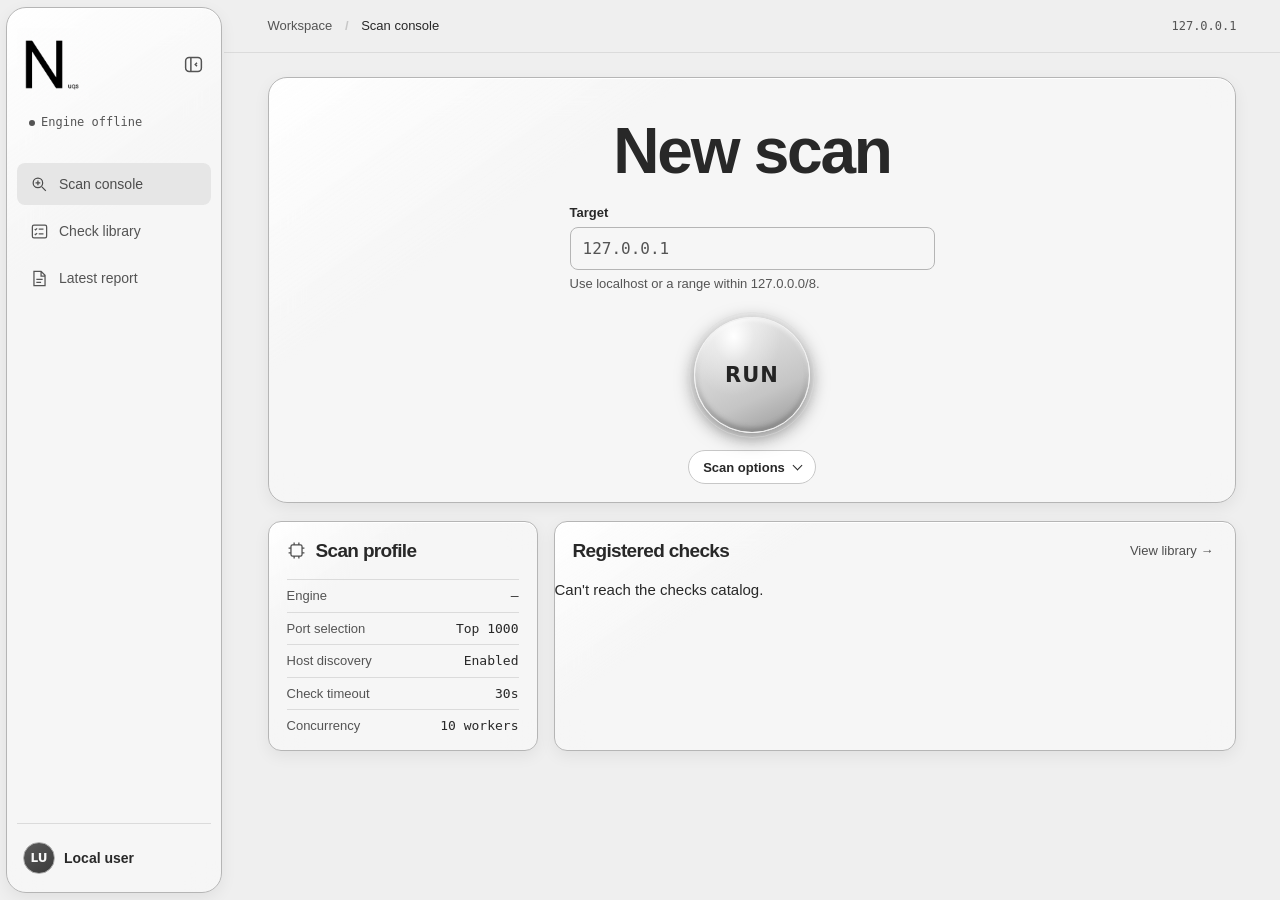
==== designs/index.html @ a9ad272a "Integrate advanced scan settings into the launch panel" ====
<!-- Local prototype for running scans and reviewing their findings. -->
<!doctype html>
<html lang="en"><head><meta charset="utf-8"><meta name="viewport" content="width=device-width,initial-scale=1">
<link rel="icon" href="nuqs-logo.png" type="image/png"><title>Nuqs · Scan workspace</title><link rel="stylesheet" href="workbench.css"><script defer src="workbench.js"></script></head>
<body><aside class="rail"><div class="railHead"><img class="brand" src="nuqs-logo.png" width="72" height="72" alt="Nuqs">
<button type="button" id="railToggle" aria-controls="workspaceNav" aria-expanded="true" aria-label="Collapse sidebar"><svg aria-hidden="true" viewBox="0 0 24 24" width="21" height="21" fill="none" stroke="currentColor" stroke-width="1.7"><rect x="3" y="4" width="18" height="16" rx="4"/><path d="M9 4v16m7-10-2 2 2 2"/></svg></button></div><span class="connection" id="connection">Connecting…</span>
<nav id="workspaceNav" aria-label="Workspace">
<button id="scanTab" aria-label="Scan console" title="Scan console" aria-current="page"><svg aria-hidden="true" viewBox="0 0 24 24" width="19" height="19" fill="none" stroke="currentColor" stroke-width="1.6"><circle cx="10" cy="10" r="6"/><path d="m15 15 5 5M7 10h6m-3-3v6"/></svg><span class="wideLabel">Scan console</span><span class="shortLabel">Scan</span></button><button id="checksTab" aria-label="Check library" title="Check library"><svg aria-hidden="true" viewBox="0 0 24 24" width="19" height="19" fill="none" stroke="currentColor" stroke-width="1.6"><rect x="3" y="4" width="18" height="16" rx="2"/><path d="m6 9 1 1 2-2m2 1h6m-11 6 1 1 2-2m2 1h6"/></svg><span class="wideLabel">Check library</span><span class="shortLabel">Checks</span></button>
<button id="reportTab" aria-label="Latest report" title="Latest report"><svg aria-hidden="true" viewBox="0 0 24 24" width="19" height="19" fill="none" stroke="currentColor" stroke-width="1.6"><path d="M5 3h9l5 5v13H5zM14 3v6h5M8 13h8m-8 4h6"/></svg><span class="wideLabel">Latest report</span><span class="shortLabel">Report</span></button></nav><div class="railFoot"><button id="profileButton" type="button" aria-haspopup="dialog" aria-label="Edit local profile"><span class="avatar" aria-hidden="true" id="initials">LU</span><span id="profileName">Local user</span></button></div></aside>
<header class="top"><span>Workspace <b>/</b> <strong id="crumb">Scan console</strong></span><span class="localAddress">127.0.0.1</span></header>
<main><section id="scanPage"><div class="workgrid"><section class="launch" aria-labelledby="launchTitle">
<h1 id="launchTitle">New scan</h1><p id="activeTarget" hidden></p>
<form id="scanForm"><fieldset id="settings">
<div class="targetEntry"><label for="target">Target</label>
<input id="target" required placeholder="127.0.0.1" aria-describedby="scope">
<small id="scope">Use localhost or a range within 127.0.0.0/8.</small></div>
<button class="primary scanOrb" type="submit">
RUN</button>
<details><summary>Scan options</summary><div class="options"><div class="optionFields">
<label>Ports<input id="ports" placeholder="Top 1000 ports"></label><label>Check timeout<input id="timeout" value="30s" required></label>
<label>Concurrent checks<input id="workers" type="number" min="1" max="128" value="10" required></label></div>
<div class="optionFlags"><label class="option"><input type="checkbox" id="skipPing">Skip host discovery <code>-Pn</code></label>
<label class="option"><input type="checkbox" id="force">Allow over 1024 addresses <code>--force</code></label></div></div></details></fieldset></form>
<div class="scanFeedback"><p id="scanPhase" role="status"></p><span id="checkCount" hidden></span><span id="elapsed" aria-hidden="true" hidden></span>
<button id="stop" type="button" hidden>Stop scan</button></div></section>
</div>

<section id="results" hidden tabindex="-1"><div class="heading"><h1 id="reportHeading" tabindex="-1">Latest report</h1><button id="download">Download JSON</button></div>
<p id="status" role="status"></p><p id="metadata"></p><div id="counts"></div><div class="toolbar"><label>Severity <select id="filter"><option value="">All severities</option></select></label>
<button id="rawToggle" aria-expanded="false">Show raw JSON</button></div><pre id="raw" hidden></pre><div id="findings"></div><div id="errors"></div></section>
<div class="referenceGrid"><aside class="profile"><div class="panelTitle"><svg aria-hidden="true" viewBox="0 0 24 24" width="19" height="19" fill="none" stroke="currentColor" stroke-width="1.6"><rect x="5" y="5" width="14" height="14" rx="2"/><path d="M9 2v3m6-3v3M9 19v3m6-3v3M2 9h3m-3 6h3m14-6h3m-3 6h3"/></svg><h2>Scan profile</h2></div><dl><div><dt>Engine</dt><dd id="runner">—</dd></div>
<div><dt>Port selection</dt><dd id="profilePorts">Top 1000</dd></div><div><dt>Host discovery</dt><dd id="discovery">Enabled</dd></div>
<div><dt>Check timeout</dt><dd id="profileTimeout">30s</dd></div><div><dt>Concurrency</dt><dd id="profileWorkers">10 workers</dd></div></dl></aside><section id="inventory"><div class="heading"><h2>Registered checks</h2><button id="openLibrary">View library →</button></div><div id="inventoryRows" aria-live="polite">Loading checks…</div></section></div>
</section><section id="reportEmpty" hidden><div class="pageHead"><h1>Latest report</h1><p>Your most recent completed report on this device.</p></div><article><h2>No saved report</h2><p>Run a scan to see its findings, evidence, and check errors here.</p><button id="backScan">Go to scan console</button></article></section><section id="checksPage" hidden><div class="pageHead"><h1>Check library</h1><p>Browse the checks available in this engine.</p></div><label class="searchLabel">Filter checks<input type="search" id="checkSearch" placeholder="Search by check, service or severity"></label><div id="catalog" aria-live="polite"></div></section></main>
<dialog id="profileDialog" aria-labelledby="profileTitle">
<h2 id="profileTitle">Local profile</h2>
<form id="profileForm"><label for="displayName">Display name</label>
<input id="displayName" maxlength="40" required autocomplete="off" aria-describedby="profileHint">
<small id="profileHint">Saved in this browser.</small>
<div class="dialogActions"><button type="button" id="cancelProfile">Cancel</button><button type="submit">Save</button></div>
</form></dialog></body></html>
---- designs/workbench.css ----
/* Nuqs optical console: a focused launch surface and a quiet report workspace. */
:root {
  color-scheme:dark;
  --bg:#121212; --rail:#1d1d1d; --panel:#252525; --field:#1a1a1a;
  --text:#f4f4f4; --sub:#cbcbcb; --line:#525252; --rule:#3f3f3f; --accent:#cdcdcd;
  --selected:#3b3b3b; --low:#c8c8c8; --medium:#c6c6c6; --high:#bfbfbf;
  --sidebar:224px; --gutter:clamp(18px,3.4vw,54px);
  --mono:ui-monospace,"SFMono-Regular",Consolas,monospace;
}
:root.light {
  color-scheme:light;
  --bg:#efefef; --rail:#fbfbfb; --panel:#ffffff; --field:#f6f6f6;
  --text:#282828; --sub:#595959; --line:#c7c7c7; --rule:#dbdbdb; --accent:#4d4d4d;
  --selected:#e6e6e6; --low:#484848; --medium:#555555; --high:#4b4b4b;
}
* {box-sizing:border-box}
body {margin:0;background:var(--bg);color:var(--text);font:15px/1.5 -apple-system,BlinkMacSystemFont,"Helvetica Neue",Arial,sans-serif}
button,input,select {font:inherit;color:inherit}
button,select,summary {cursor:pointer}
button,select {background:var(--panel);border:1px solid var(--line);border-radius:8px;padding:7px 12px}
button:hover:enabled,select:hover {border-color:var(--accent)}
button:disabled {cursor:default}
:focus-visible {outline:2px solid var(--accent);outline-offset:3px}
[hidden],.shortLabel {display:none!important}
h1,h2,h3,p {margin:0}
h1 {font-size:clamp(32px,4vw,52px);line-height:1.1;letter-spacing:-.055em}
h2 {font-size:19px;letter-spacing:-.035em}
h3 {font-size:18px;letter-spacing:-.025em}
small,.endpoint,#metadata {color:var(--sub)}
.rail {position:fixed;inset:0 auto 0 0;width:var(--sidebar);background:var(--rail);border-right:1px solid var(--rule);padding:26px 14px 18px;display:flex;flex-direction:column;z-index:2}
.connection,.localAddress {font:11px/1.5 var(--mono);color:var(--sub)}
.connection {margin:13px 12px 32px}
.connection::before {content:"";display:inline-block;width:6px;height:6px;border-radius:50%;background:var(--sub);margin-right:6px}
.connection.ready::before {background:#a9a9a9}
nav {display:grid;gap:5px}
nav button {border:1px solid transparent;background:none;display:flex;align-items:center;gap:10px;text-align:left;color:var(--sub);font-size:14px;min-height:42px}
nav [aria-current] {background:var(--selected);color:var(--accent)}
.railFoot {margin-top:auto;padding:16px 4px 0;border-top:1px solid var(--rule)}

.top {margin-left:var(--sidebar);padding:16px var(--gutter);display:flex;align-items:center;justify-content:space-between;border-bottom:1px solid var(--rule);color:var(--sub);font-size:13px}
.top b {padding:0 9px;color:var(--line)}.top strong {font-weight:500;color:var(--text)}
main {margin-left:var(--sidebar);padding:24px var(--gutter) 52px}
main>section {max-width:1360px;margin-inline:auto}
.workgrid {border-radius:19px;overflow:hidden;background:#232323;color:#f8f8f8;border:1px solid #5e5e5e}
.launch {padding:clamp(22px,3vw,40px) 16px 18px;text-align:center;background:transparent}
.launch h1 {font-size:clamp(38px,4vw,58px);letter-spacing:-.06em;font-weight:620;margin-bottom:17px}
fieldset {min-width:0;margin:0;border:0;padding:0}
.targetEntry {width:min(365px,100%);margin:auto;text-align:left}
.targetEntry label,.options label,.searchLabel {display:block;font-size:13px;font-weight:550}
input:not([type=checkbox]) {display:block;width:100%;min-width:0;border-radius:8px;border:1px solid var(--line);background:var(--field);padding:9px 12px}
.targetEntry input {color:#f8f8f8;background:#181818ec;border:1px solid #7c7c7c;font:16px var(--mono);height:43px;margin:4px 0}
.targetEntry input::placeholder {color:#afafaf}
#scope {display:block;color:#cecece;font-size:12px}
.scanOrb {--reflection-x:34%;--reflection-y:16%;position:relative;width:116px;height:116px;padding:0;margin:24px auto 17px;border-radius:50%;display:grid;place-content:center;justify-items:center;gap:5px;color:#242424;font-size:16px;font-weight:650;
  border:1px solid #f1f1f1;background:radial-gradient(ellipse at var(--reflection-x) var(--reflection-y),#ffffff 0%,#ffffff54 19%,transparent 44%),linear-gradient(155deg,#f0f0f0,#c5c5c5 65%,#949494);
  box-shadow:inset 0 2px 4px #ffffffaa,inset 0 -4px 5px #53535370,0 5px 18px #11111180}
.scanOrb::after {content:"";position:absolute;inset:-6px;border:1px solid #dddddd77;border-radius:50%;pointer-events:none}
.scanOrb svg {width:27px;height:27px}
.scanOrb:disabled::after {border-top:2px solid #f1f1f1}
.launch details {width:min(600px,100%);margin-inline:auto}
.launch summary {
  display:flex;align-items:center;gap:9px;width:fit-content;min-height:34px;
  margin:auto;padding:4px 14px;color:var(--text);font-size:13px;font-weight:600;
  border:1px solid var(--line);border-radius:20px;background:var(--panel);list-style:none
}
.launch summary::-webkit-details-marker {display:none}
.launch summary::after {
  content:"";width:6px;height:6px;margin-top:-3px;border:solid currentColor;
  border-width:0 1.5px 1.5px 0;transform:rotate(45deg)
}
.launch details[open] summary::after {margin-top:3px;transform:rotate(225deg)}
.options {text-align:left;margin-top:16px;padding:16px 0 0;border-top:1px solid var(--line)}
.optionFields {display:grid;grid-template-columns:minmax(0,1.4fr) repeat(2,minmax(0,1fr));gap:14px}
.optionFields input:not([type=checkbox]) {margin-top:5px;font:14px/1.4 var(--mono);background:var(--field);color:var(--text)}
.optionFields input::placeholder {color:var(--sub)}
.optionFlags {margin-top:14px;border-top:1px solid var(--rule)}
.optionFlags .option {display:grid;grid-template-columns:auto minmax(0,1fr) auto;align-items:center;
  min-height:40px;gap:10px;cursor:pointer;color:var(--text);font-size:14px;font-weight:450}
.optionFlags .option + .option {border-top:1px solid var(--rule)}
.optionFlags input {margin:0;width:16px;height:16px;cursor:pointer}
.optionFlags code {font:12px var(--mono);color:var(--sub);white-space:nowrap}
@media(max-width:620px){.optionFields {grid-template-columns:1fr;gap:10px}}
.scanFeedback {display:grid;justify-items:center;gap:6px}
.scanFeedback:has(#scanPhase:not(:empty)) {margin-top:12px;background:#1f1f1fed;border-radius:12px;padding:10px;width:fit-content;max-width:100%;margin-inline:auto}
#elapsed,#activeTarget {font:13px var(--mono);overflow-wrap:anywhere}
#stop {color:#f5f5f5;background:#3c3c3c;border-color:#878787}
.running :is(.targetEntry,.launch details,.referenceGrid),.reportOnly :is(.workgrid,.referenceGrid) {display:none}
.referenceGrid {margin-top:18px;display:grid;grid-template-columns:minmax(190px,.85fr) minmax(0,2.15fr);gap:16px;align-items:stretch}
.profile,#inventory,article {background:var(--panel);border:1px solid var(--rule);border-radius:13px;overflow:hidden}
.panelTitle,.heading,.toolbar {display:flex;align-items:center;gap:10px}
.heading,.toolbar {justify-content:space-between;flex-wrap:wrap}
.panelTitle,#inventory>.heading {padding:14px 18px;min-height:57px}
.panelTitle svg {color:var(--accent)}
.profile dl {margin:0;padding:0 18px 8px}
.profile dl div {display:flex;gap:8px;justify-content:space-between;align-items:baseline;padding:6px 0;border-top:1px solid var(--rule);font-size:12px}
.profile dt {color:var(--sub)}.profile dd {margin:0;text-align:right;font-family:var(--mono);overflow-wrap:anywhere}
#openLibrary {color:var(--accent);background:none;border:0;padding:4px;font-size:13px}
.checkRow {display:grid;grid-template-columns:minmax(0,1.65fr) minmax(0,.8fr) 80px;align-items:center;gap:10px;padding:10px 18px;border-top:1px solid var(--rule);font-size:13px;overflow-wrap:anywhere}
.checkRow small {display:block;font:11px/1.5 var(--mono)}
.checkRow.head {padding-block:5px;background:var(--field);color:var(--sub);font-size:11px}
.badge {justify-self:start;font:600 12px/1.5 var(--mono);border-radius:5px;padding:1px 6px;border:1px solid currentColor}
.high,.critical {color:var(--high)}.medium {color:var(--medium)}.low {color:var(--low)}.info {color:var(--sub)}
.pageHead {margin-block:6px 24px}.pageHead p {margin-top:6px;color:var(--sub)}
.searchLabel {max-width:400px}.searchLabel input {margin-top:5px}
article {margin:12px 0;padding:20px;overflow-wrap:anywhere}article h3 {margin-top:8px}article p {margin:7px 0}
#counts {display:flex;flex-wrap:wrap;gap:8px;margin-block:18px}
#status {margin-top:12px}.toolbar {padding-block:10px;border-block:1px solid var(--rule)}
pre {white-space:pre-wrap;overflow-wrap:anywhere;background:var(--panel);padding:14px}
#errors {overflow-wrap:anywhere}#errors h3 {margin:16px 0 8px}
@media(min-width:1500px){.scanOrb {width:138px;height:138px}}
@media(max-width:1050px){:root {--sidebar:165px;--gutter:18px}.referenceGrid {grid-template-columns:1fr 1.8fr}.checkRow {grid-template-columns:minmax(0,1fr) 80px}.checkRow>:nth-child(2){display:none}}
@media(max-width:740px){
  .top {display:none}
  main {padding:14px 12px 36px}.referenceGrid {grid-template-columns:1fr;gap:12px}
  .launch {padding:20px 14px 14px}.launch h1 {margin-bottom:12px}.scanOrb {width:102px;height:102px;margin:17px auto 14px}
}
@media(prefers-reduced-motion:no-preference){
  .scanOrb {transition:transform 130ms ease-out}.scanOrb:enabled:active {transform:scale(.96)}
  .scanOrb:disabled::after {animation:sweep 1.25s linear infinite}@keyframes sweep{to{transform:rotate(1turn)}}
}
@media(prefers-reduced-transparency:reduce),(prefers-contrast:more){
  .workgrid {background:#262626}.launch {background:none}.scanOrb {background:#dfdfdf;box-shadow:none}
}

/* Use the panel rim and specular edge for depth on a plain canvas. */
:root {
  --glass-base:#2e2e2e;
  --glass-tint:rgba(47,47,47,.78);
  --glass-shine:rgba(231,231,231,.16);
  --glass-edge:#616161;
  --sub:#d7d7d7;
  --display:"Avenir Next","Helvetica Neue",Arial,sans-serif;
}
:root.light {
  --glass-base:#f7f7f7;
  --glass-tint:rgba(248,248,248,.78);
  --glass-shine:rgba(255,255,255,.96);
  --glass-edge:#b5b5b5;
  --sub:#545454;
}
:is(.rail,.workgrid,.profile,#inventory,article,dialog) {
  background:linear-gradient(145deg,var(--glass-shine),transparent 27%),var(--glass-base);
  border:1px solid var(--glass-edge);
  box-shadow:inset 0 1px var(--glass-shine),0 5px 16px #00000010;
}
@supports ((backdrop-filter:blur(1px)) or (-webkit-backdrop-filter:blur(1px))) {
  :is(.rail,.workgrid,.profile,#inventory,article,dialog) {
    background-color:var(--glass-tint);
    -webkit-backdrop-filter:blur(16px) saturate(1.12);
    backdrop-filter:blur(16px) saturate(1.12);
  }
}
@media(min-width:741px){
  .rail {top:8px;bottom:8px;left:8px;width:calc(var(--sidebar) - 10px);border-radius:19px;overflow-y:auto}
}
.railFoot {display:flex;align-items:center;gap:6px}
.railFoot button {flex:1;white-space:nowrap;border-radius:20px;font-size:14px;font-weight:600}
#signup {background:var(--accent);color:var(--bg)}
.workgrid {color:var(--text)}
h1,h2,h3,.launch h1 {font-family:var(--display);font-weight:600;letter-spacing:-.035em}
.launch h1 {font-size:clamp(42px,5vw,66px)}
.scanOrb {font:700 21px/1 system-ui,sans-serif;letter-spacing:.05em}
.targetEntry input {background:var(--field);color:var(--text);border-color:var(--glass-edge)}
.targetEntry input::placeholder,#scope {color:var(--sub)}
.checkRow {font-size:14px}.checkRow small,.connection,.localAddress {font-size:12px}
.profile dl div,.checkRow.head {font-size:13px}.checkRow small {margin-top:3px}
#scope {font-size:13px}
.badge {
  display:inline-flex;align-items:center;white-space:nowrap;font:600 13px/1.5 system-ui,sans-serif;
  padding:2px 9px;border-radius:999px;background-color:var(--panel);
  background-image:linear-gradient(170deg,var(--glass-shine),transparent 60%);
  border-color:currentColor;box-shadow:inset 0 1px var(--glass-shine);
}
@supports(background:color-mix(in srgb,red,white)){
  .badge {background-color:color-mix(in srgb,currentColor 11%,var(--panel));border-color:color-mix(in srgb,currentColor 55%,var(--panel))}
}
dialog {color:var(--text);border-radius:18px;padding:24px;width:min(380px,calc(100% - 32px))}
dialog::backdrop {background:#0e0e0ec2}dialog p {margin:10px 0 20px;color:var(--sub)}
.scanFeedback:has(#scanPhase:not(:empty)) {background:var(--field);color:var(--text)}
#checkCount {font-variant-numeric:tabular-nums}
@media(max-width:740px){
  .rail {border-radius:0}.railFoot button {font-size:12px;padding:6px 9px}
  .connection {font-size:11px}
}
@media(prefers-reduced-transparency:reduce),(prefers-contrast:more){
  :is(.rail,.workgrid,.profile,#inventory,article,dialog,.badge) {
    background:var(--panel);-webkit-backdrop-filter:none;backdrop-filter:none;box-shadow:none
  }
}

/* The glass navigation retains a compact, operable column at every width. */
:root {--rail-width:var(--sidebar);--compact-width:68px}
:root.compactRail {--rail-width:var(--compact-width)}
main,.top {margin-left:var(--rail-width)}
.rail {inset:7px auto 7px 6px;width:calc(var(--rail-width) - 8px);padding:20px 10px 12px;
  overflow-x:hidden;overflow-y:auto;display:flex;flex-direction:column;border-radius:20px;
  background-color:var(--glass-base);
  background-image:linear-gradient(112deg,#f5f5f528 0%,transparent 22%,#a9a9a918 80%,#eaeaea30);
  box-shadow:inset 1px 1px 1px #ffffff60,inset -1px -1px 2px #c5c5c530,0 6px 18px #1010101a}
@supports ((backdrop-filter:blur(1px)) or (-webkit-backdrop-filter:blur(1px))) {
  .rail {background-color:var(--glass-tint);-webkit-backdrop-filter:blur(24px) saturate(1.4);backdrop-filter:blur(24px) saturate(1.4)}
}
.railHead {display:flex;align-items:center;justify-content:space-between;gap:4px}
#railToggle {display:grid;place-items:center;height:36px;width:36px;flex:none;padding:0;border-color:transparent;background:transparent;color:var(--sub)}
#railToggle:hover {background:var(--selected);color:var(--accent)}
.railFoot {padding:12px 0 0;margin-top:auto}
#profileButton {display:flex;align-items:center;gap:9px;width:100%;min-width:0;padding:5px;border:1px solid transparent;background:transparent;text-align:left;color:var(--text)}
#profileButton:hover {background:var(--selected)}
#profileName {white-space:nowrap;overflow:hidden;text-overflow:ellipsis;font-weight:600}
.avatar {width:32px;height:32px;flex:none;display:grid;place-items:center;border-radius:50%;
  background:linear-gradient(145deg,#5a5a5a,#3a3a3a);color:#f8f8f8;font:650 12px/1 system-ui,sans-serif;border:1px solid #b0b0b0}
#profileForm label {display:block;margin:14px 0 5px}
.dialogActions {margin-top:18px;display:flex;justify-content:flex-end;gap:6px}
.compactRail .rail {padding-inline:7px}
.compactRail :is(.wideLabel,#profileName) {display:none}
.compactRail .railHead,.compactRail #profileButton,.compactRail nav button {justify-content:center}
.compactRail nav button {padding-inline:0}
.compactRail .connection {font-size:0;align-self:center;margin:12px 0 20px}
.compactRail .connection::before {margin:0}
.compactRail #railToggle svg {transform:scaleX(-1)}
@media(max-width:740px){
  :root {--sidebar:210px;--compact-width:54px}
  main {margin-left:var(--compact-width);padding-inline:9px}
  .rail {left:3px;top:4px;bottom:4px;width:calc(var(--rail-width) - 4px);padding-top:12px}
  .compactRail .rail {padding-inline:4px}
  .connection {margin:10px 6px 18px}
  .compactRail .railFoot {padding-inline:0}
  .rail nav button {min-height:42px}
  .scanFeedback {overflow-wrap:anywhere}
}
@media(prefers-reduced-motion:no-preference){
  .rail {transition:width 180ms ease,padding 180ms ease}
  nav button {transition:background-color 120ms ease,color 120ms ease}
}
@media(prefers-reduced-transparency:reduce),(prefers-contrast:more){
  .rail {background:var(--glass-base);backdrop-filter:none;-webkit-backdrop-filter:none;box-shadow:none}
}

@media(min-width:741px) and (prefers-reduced-motion:no-preference){
  main,.top {transition:margin-left 180ms ease}
}

/* Present the supplied mark directly on each glass surface. */
.brand {display:block;width:72px;height:auto;object-fit:contain;mix-blend-mode:screen;filter:invert(1)}
.light .brand {mix-blend-mode:multiply;filter:none}
.compactRail .railHead {flex-direction:column;gap:10px}
.compactRail .brand {width:32px}
body {accent-color:var(--text)}
.badge.high,.badge.critical {background:var(--text);color:var(--bg);border-color:var(--text)}
.badge.critical {font-weight:800}
::selection {background:var(--text);color:var(--bg)}
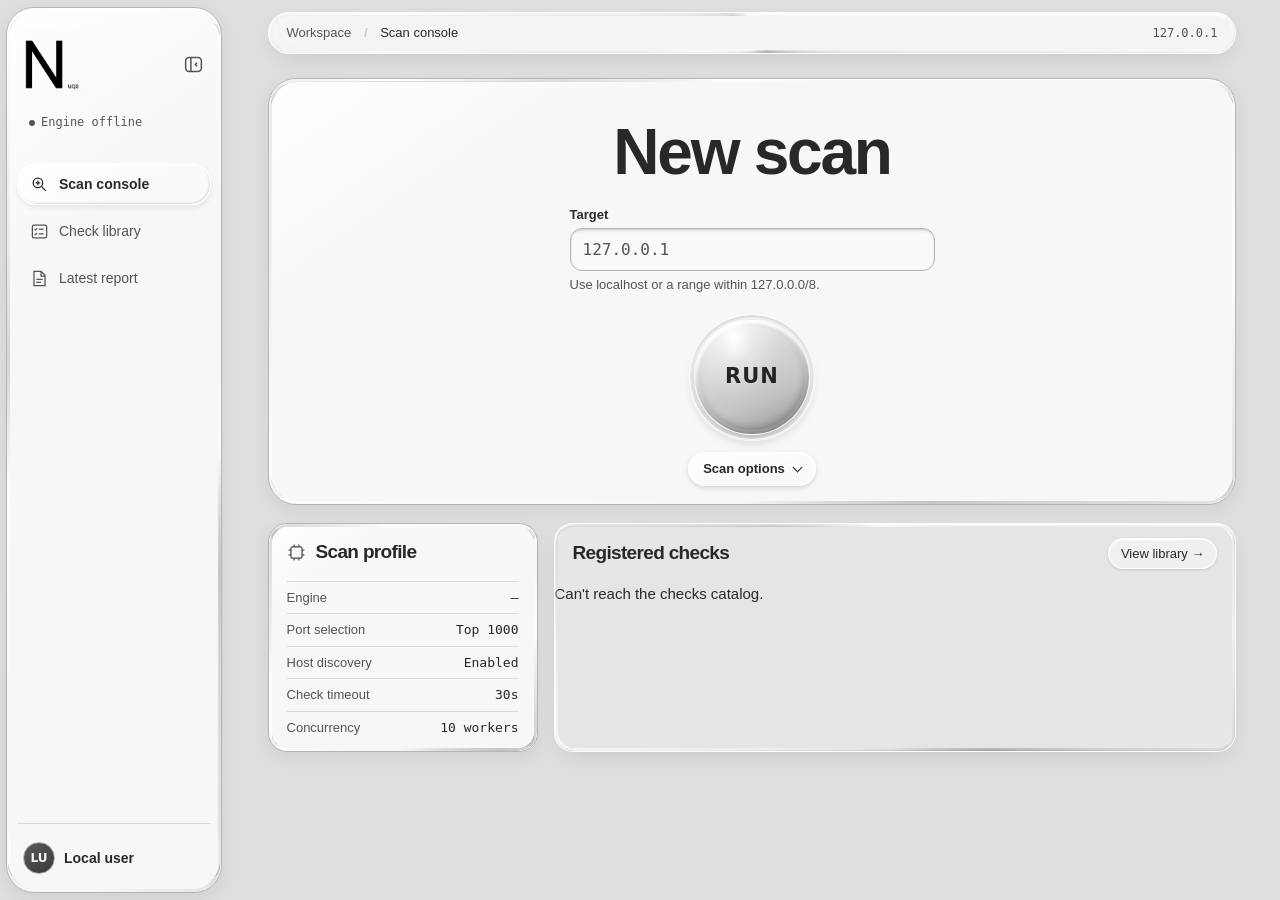
==== commit 36bb2ac5: "Replace frosted surfaces with clear glass and refractive rims" ====
--- a/designs/index.html
+++ b/designs/index.html
@@ -2,7 +2,14 @@
 <!doctype html>
 <html lang="en"><head><meta charset="utf-8"><meta name="viewport" content="width=device-width,initial-scale=1">
 <link rel="icon" href="nuqs-logo.png" type="image/png"><title>Nuqs · Scan workspace</title><link rel="stylesheet" href="workbench.css"><script defer src="workbench.js"></script></head>
-<body><aside class="rail"><div class="railHead"><img class="brand" src="nuqs-logo.png" width="72" height="72" alt="Nuqs">
+<body>
+<!-- The lens samples the backdrop along the rim. Labels are drawn above it. -->
+<svg aria-hidden="true" focusable="false" width="0" height="0" style="position:absolute">
+  <defs><filter id="liquid-rim" x="0" y="0" width="100%" height="100%" color-interpolation-filters="sRGB">
+    <feImage href="[data-uri]" preserveAspectRatio="none" result="normals"/>
+    <feDisplacementMap in="SourceGraphic" in2="normals" scale="14" xChannelSelector="R" yChannelSelector="G"/>
+  </filter></defs>
+</svg><aside class="rail"><div class="railHead"><img class="brand" src="nuqs-logo.png" width="72" height="72" alt="Nuqs">
 <button type="button" id="railToggle" aria-controls="workspaceNav" aria-expanded="true" aria-label="Collapse sidebar"><svg aria-hidden="true" viewBox="0 0 24 24" width="21" height="21" fill="none" stroke="currentColor" stroke-width="1.7"><rect x="3" y="4" width="18" height="16" rx="4"/><path d="M9 4v16m7-10-2 2 2 2"/></svg></button></div><span class="connection" id="connection">Connecting…</span>
 <nav id="workspaceNav" aria-label="Workspace">
 <button id="scanTab" aria-label="Scan console" title="Scan console" aria-current="page"><svg aria-hidden="true" viewBox="0 0 24 24" width="19" height="19" fill="none" stroke="currentColor" stroke-width="1.6"><circle cx="10" cy="10" r="6"/><path d="m15 15 5 5M7 10h6m-3-3v6"/></svg><span class="wideLabel">Scan console</span><span class="shortLabel">Scan</span></button><button id="checksTab" aria-label="Check library" title="Check library"><svg aria-hidden="true" viewBox="0 0 24 24" width="19" height="19" fill="none" stroke="currentColor" stroke-width="1.6"><rect x="3" y="4" width="18" height="16" rx="2"/><path d="m6 9 1 1 2-2m2 1h6m-11 6 1 1 2-2m2 1h6"/></svg><span class="wideLabel">Check library</span><span class="shortLabel">Checks</span></button>
--- a/designs/workbench.css
+++ b/designs/workbench.css
@@ -42,7 +42,7 @@
 main {margin-left:var(--sidebar);padding:24px var(--gutter) 52px}
 main>section {max-width:1360px;margin-inline:auto}
 .workgrid {border-radius:19px;overflow:hidden;background:#232323;color:#f8f8f8;border:1px solid #5e5e5e}
-.launch {padding:clamp(22px,3vw,40px) 16px 18px;text-align:center;background:transparent}
+.launch {--launch-inset:16px;padding:clamp(22px,3vw,40px) var(--launch-inset) 18px;text-align:center;background:transparent}
 .launch h1 {font-size:clamp(38px,4vw,58px);letter-spacing:-.06em;font-weight:620;margin-bottom:17px}
 fieldset {min-width:0;margin:0;border:0;padding:0}
 .targetEntry {width:min(365px,100%);margin:auto;text-align:left}
@@ -57,7 +57,6 @@
 .scanOrb::after {content:"";position:absolute;inset:-6px;border:1px solid #dddddd77;border-radius:50%;pointer-events:none}
 .scanOrb svg {width:27px;height:27px}
 .scanOrb:disabled::after {border-top:2px solid #f1f1f1}
-.launch details {width:min(600px,100%);margin-inline:auto}
 .launch summary {
   display:flex;align-items:center;gap:9px;width:fit-content;min-height:34px;
   margin:auto;padding:4px 14px;color:var(--text);font-size:13px;font-weight:600;
@@ -69,7 +68,11 @@
   border-width:0 1.5px 1.5px 0;transform:rotate(45deg)
 }
 .launch details[open] summary::after {margin-top:3px;transform:rotate(225deg)}
-.options {text-align:left;margin-top:16px;padding:16px 0 0;border-top:1px solid var(--line)}
+.options {
+  text-align:left;margin-top:16px;padding:clamp(16px,2.5vw,32px);
+  background:#414141;border:1px solid var(--glass-edge);border-radius:12px
+}
+.light .options {background:#ededed}
 .optionFields {display:grid;grid-template-columns:minmax(0,1.4fr) repeat(2,minmax(0,1fr));gap:14px}
 .optionFields input:not([type=checkbox]) {margin-top:5px;font:14px/1.4 var(--mono);background:var(--field);color:var(--text)}
 .optionFields input::placeholder {color:var(--sub)}
@@ -112,7 +115,7 @@
 @media(max-width:740px){
   .top {display:none}
   main {padding:14px 12px 36px}.referenceGrid {grid-template-columns:1fr;gap:12px}
-  .launch {padding:20px 14px 14px}.launch h1 {margin-bottom:12px}.scanOrb {width:102px;height:102px;margin:17px auto 14px}
+  .launch {--launch-inset:14px;padding:20px var(--launch-inset) 14px}.launch h1 {margin-bottom:12px}.scanOrb {width:102px;height:102px;margin:17px auto 14px}
 }
 @media(prefers-reduced-motion:no-preference){
   .scanOrb {transition:transform 130ms ease-out}.scanOrb:enabled:active {transform:scale(.96)}
@@ -142,13 +145,6 @@
   background:linear-gradient(145deg,var(--glass-shine),transparent 27%),var(--glass-base);
   border:1px solid var(--glass-edge);
   box-shadow:inset 0 1px var(--glass-shine),0 5px 16px #00000010;
-}
-@supports ((backdrop-filter:blur(1px)) or (-webkit-backdrop-filter:blur(1px))) {
-  :is(.rail,.workgrid,.profile,#inventory,article,dialog) {
-    background-color:var(--glass-tint);
-    -webkit-backdrop-filter:blur(16px) saturate(1.12);
-    backdrop-filter:blur(16px) saturate(1.12);
-  }
 }
 @media(min-width:741px){
   .rail {top:8px;bottom:8px;left:8px;width:calc(var(--sidebar) - 10px);border-radius:19px;overflow-y:auto}
@@ -197,9 +193,6 @@
   background-color:var(--glass-base);
   background-image:linear-gradient(112deg,#f5f5f528 0%,transparent 22%,#a9a9a918 80%,#eaeaea30);
   box-shadow:inset 1px 1px 1px #ffffff60,inset -1px -1px 2px #c5c5c530,0 6px 18px #1010101a}
-@supports ((backdrop-filter:blur(1px)) or (-webkit-backdrop-filter:blur(1px))) {
-  .rail {background-color:var(--glass-tint);-webkit-backdrop-filter:blur(24px) saturate(1.4);backdrop-filter:blur(24px) saturate(1.4)}
-}
 .railHead {display:flex;align-items:center;justify-content:space-between;gap:4px}
 #railToggle {display:grid;place-items:center;height:36px;width:36px;flex:none;padding:0;border-color:transparent;background:transparent;color:var(--sub)}
 #railToggle:hover {background:var(--selected);color:var(--accent)}
@@ -249,3 +242,118 @@
 .badge.high,.badge.critical {background:var(--text);color:var(--bg);border-color:var(--text)}
 .badge.critical {font-weight:800}
 ::selection {background:var(--text);color:var(--bg)}
+
+/* Two material depths: thick navigation glass and shallow content trays. */
+:root {
+  --bg:#171717;
+  --liquid-fill:rgba(255,255,255,.065);
+  --liquid-control:rgba(255,255,255,.13);
+  --liquid-rim:rgba(255,255,255,.33);
+  --liquid-light:rgba(255,255,255,.54);
+  --liquid-shadow:rgba(0,0,0,.36);
+}
+:root.light {
+  --bg:#dedede;
+  --liquid-fill:rgba(255,255,255,.22);
+  --liquid-control:rgba(255,255,255,.40);
+  --liquid-rim:rgba(255,255,255,.83);
+  --liquid-light:white;
+  --liquid-shadow:rgba(0,0,0,.14);
+}
+.rail,.workgrid,.profile,#inventory,article,dialog,.top,.toolbar {
+  border:1px solid var(--liquid-rim);
+  background-color:var(--liquid-fill);
+  background-image:linear-gradient(154deg,#ffffff19 0%,transparent 20%,transparent 79%,#ffffff13 100%);
+  box-shadow:inset 1px 1.5px 1px var(--liquid-light),inset -1px -1px 2px #00000026,
+    0 8px 22px -9px var(--liquid-shadow);
+}
+.rail,.workgrid,dialog {border-radius:28px}
+.profile,#inventory,article {border-radius:19px}
+.top {
+  position:sticky;top:10px;z-index:1;margin:12px var(--gutter) 0 calc(var(--rail-width) + var(--gutter));
+  min-height:42px;padding:8px 18px;border-radius:24px;
+}
+.toolbar {margin:10px 0;padding:8px 12px;border-radius:17px}
+.options,.light .options {background:linear-gradient(145deg,var(--glass-shine),transparent 50%),var(--selected);
+  border-color:var(--liquid-rim);border-radius:17px;box-shadow:inset 0 1px 1px var(--liquid-light),0 2px 8px var(--liquid-shadow)}
+.launch summary,.toolbar button,.toolbar select,.copy,#download,#stop,.dialogActions button {
+  border:1px solid var(--liquid-rim);border-radius:999px;color:var(--text);
+  background:linear-gradient(165deg,var(--glass-shine),transparent 55%),var(--liquid-control);
+  box-shadow:inset 0 1px 1px var(--liquid-light),0 2px 5px var(--liquid-shadow);
+}
+#workspaceNav {position:relative;isolation:isolate;--selected-row:0}
+#workspaceNav:has(#checksTab[aria-current]) {--selected-row:1}
+#workspaceNav:has(#reportTab[aria-current]) {--selected-row:2}
+#workspaceNav::before {
+  content:"";position:absolute;z-index:-1;inset:0 0 auto;height:42px;box-sizing:border-box;
+  transform:translateY(calc(var(--selected-row) * 47px));border-radius:20px;border:1px solid var(--liquid-rim);
+  background:linear-gradient(155deg,var(--glass-shine),transparent 64%),var(--liquid-control);
+  box-shadow:inset 1px 1px 2px var(--liquid-light),inset -1px -1px 2px #0002,0 3px 6px #0001;
+}
+#workspaceNav button {height:42px;border-radius:20px;white-space:nowrap}
+#workspaceNav [aria-current] {color:var(--text);font-weight:650;background:transparent}
+.scanOrb {
+  border-color:#fffc;box-shadow:inset 1px 3px 3px #fff,inset -2px -5px 8px #39393970,
+    inset 0 0 0 4px #ffffff48,0 6px 14px -3px #0005;
+}
+.scanOrb::after {border-color:var(--liquid-rim);box-shadow:0 1px 2px var(--liquid-light),inset 0 2px 3px #0002}
+.scanOrb:disabled::after {border-top-color:var(--text)}
+@media(prefers-reduced-motion:no-preference) {
+  #workspaceNav::before {transition:transform 240ms cubic-bezier(.22,.88,.28,1)}
+  :is(.launch summary,.copy,#download,#stop,.dialogActions button):active {transform:scale(.97)}
+}
+@media(prefers-reduced-transparency:reduce),(prefers-contrast:more){
+  :is(.rail,.workgrid,.profile,#inventory,article,dialog,.top,.toolbar,.options,.launch summary,.toolbar button,.toolbar select,.copy,#download,#stop,.dialogActions button,#workspaceNav::before) {
+    background:var(--panel);border-color:var(--line);box-shadow:none;-webkit-backdrop-filter:none;backdrop-filter:none
+  }
+  #workspaceNav [aria-current] {background:var(--selected);border-color:var(--accent)}
+  .light .options {background:var(--panel)}
+  .scanOrb,.scanOrb::after {box-shadow:none}
+}
+
+.workgrid,.toolbar {position:relative}
+@supports (mask-composite:exclude){
+  @media(prefers-reduced-motion:no-preference) and (prefers-contrast:no-preference) and (prefers-reduced-transparency:no-preference){
+    :is(.rail,.workgrid,.top,.toolbar)::after {
+      content:"";position:absolute;inset:0;pointer-events:none;border-radius:inherit;padding:2px;
+      background:radial-gradient(180px circle at var(--reflection-x,12%) var(--reflection-y,0%),#fff,transparent);
+      mask:linear-gradient(#000 0 0) content-box,linear-gradient(#000 0 0);mask-composite:exclude;
+    }
+  }
+}
+
+/* A thin optical rim samples the background; the clear middle stays sharp. */
+.profile,#inventory,article,.options {position:relative}
+@supports (mask-composite:exclude) {
+  :is(.rail,.top,.workgrid,.profile,#inventory,article,dialog,.toolbar,.options)::before {
+    content:"";position:absolute;inset:0;pointer-events:none;border-radius:inherit;padding:3px;
+    background:conic-gradient(from 28deg,transparent 7%,#fff9 17%,#0003 31%,transparent 43%,#fffa 62%,#0002 79%,#fff9 90%,transparent);
+    mask:linear-gradient(#000 0 0) content-box,linear-gradient(#000 0 0);mask-composite:exclude;
+    -webkit-backdrop-filter:contrast(1.12);backdrop-filter:contrast(1.12);
+  }
+  @supports (backdrop-filter:url("#liquid-rim")){
+    :is(.rail,.top,.workgrid,.profile,#inventory,article,dialog,.toolbar,.options)::before {
+      backdrop-filter:url("#liquid-rim") contrast(1.12);
+    }
+  }
+}
+/* A denser neutral tint keeps text readable when a surface floats over content. */
+.rail,.top,dialog {background-color:color-mix(in srgb,var(--glass-base) 86%,transparent)}
+.targetEntry input,.optionFields input:not([type=checkbox]),.searchLabel input,#displayName,#raw {
+  background:linear-gradient(180deg,#0000000d,transparent 6px),var(--liquid-fill);
+  border:1px solid var(--glass-edge);border-radius:12px;
+  box-shadow:inset 0 1px 2px #0002,0 1px 1px #ffffff50;
+}
+#raw {padding:16px}
+.badge:not(.high,.critical),#backScan,#openLibrary,.scanFeedback:has(#scanPhase:not(:empty)){
+  background:linear-gradient(164deg,#ffffff30,transparent 45%,#ffffff15),var(--liquid-control);
+  border:1px solid var(--liquid-rim);box-shadow:inset 0 1px 1px var(--liquid-light),0 1px 3px var(--liquid-shadow);
+}
+#openLibrary,#backScan {border-radius:18px;padding:5px 12px;color:var(--text)}
+.checkRow.head {background:var(--liquid-fill)}
+@media(prefers-reduced-transparency:reduce),(prefers-contrast:more) {
+  :is(.rail,.top,.workgrid,.profile,#inventory,article,dialog,.toolbar,.options)::before {display:none}
+  :is(.rail,.top,dialog,#raw,#backScan,#openLibrary,#displayName,.searchLabel input,.targetEntry input,.optionFields input:not([type=checkbox]),.badge:not(.high,.critical),.scanFeedback:has(#scanPhase:not(:empty))) {
+    background:var(--panel);box-shadow:none
+  }
+}
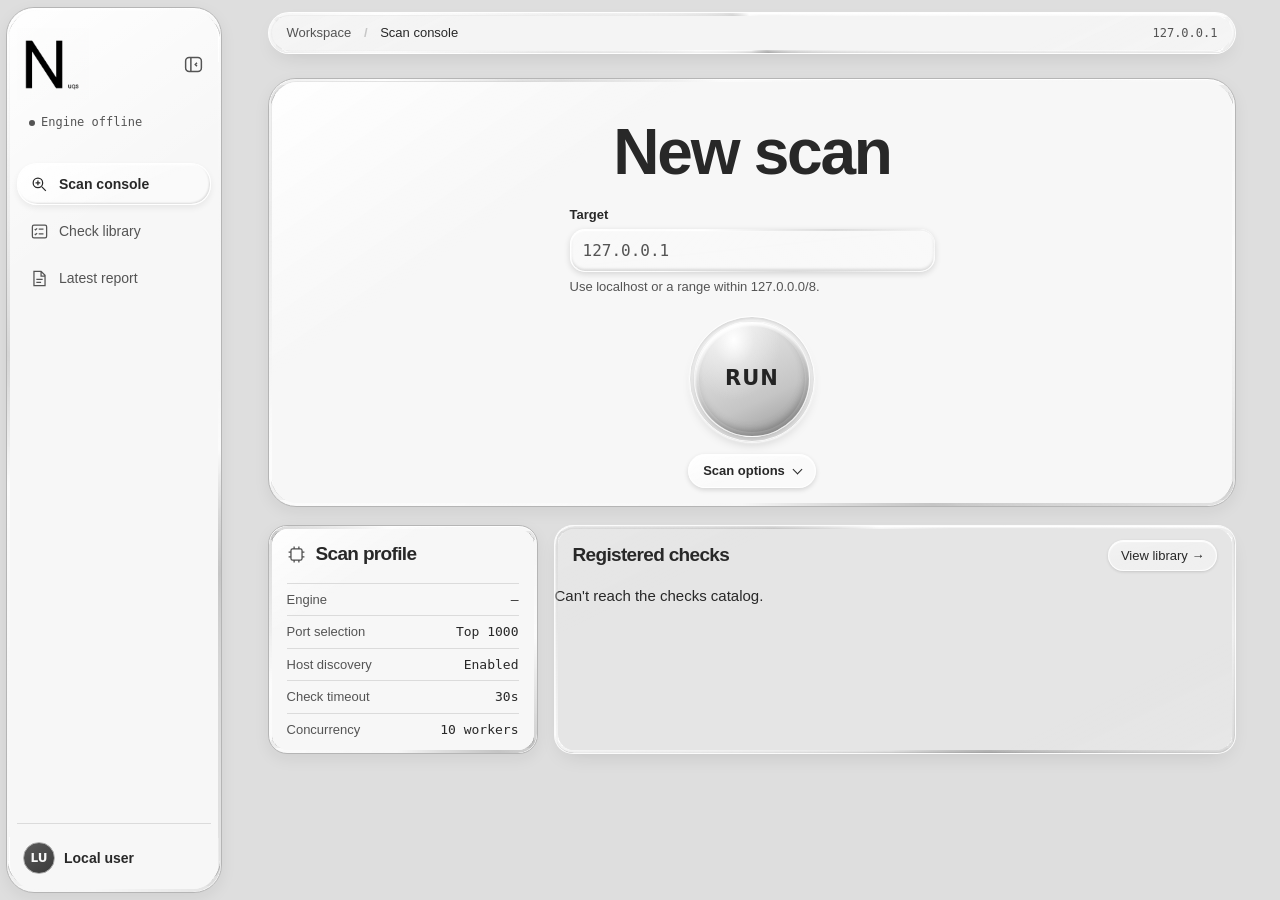
==== commit 2d1ed790: "Give the target field a clear glass rim and mark engine readiness in green" ====
--- a/designs/index.html
+++ b/designs/index.html
@@ -19,7 +19,7 @@
 <h1 id="launchTitle">New scan</h1><p id="activeTarget" hidden></p>
 <form id="scanForm"><fieldset id="settings">
 <div class="targetEntry"><label for="target">Target</label>
-<input id="target" required placeholder="127.0.0.1" aria-describedby="scope">
+<div class="targetLens"><input id="target" required placeholder="127.0.0.1" aria-describedby="scope"></div>
 <small id="scope">Use localhost or a range within 127.0.0.0/8.</small></div>
 <button class="primary scanOrb" type="submit">
 RUN</button>
--- a/designs/workbench.css
+++ b/designs/workbench.css
@@ -31,7 +31,8 @@
 .connection,.localAddress {font:11px/1.5 var(--mono);color:var(--sub)}
 .connection {margin:13px 12px 32px}
 .connection::before {content:"";display:inline-block;width:6px;height:6px;border-radius:50%;background:var(--sub);margin-right:6px}
-.connection.ready::before {background:#a9a9a9}
+.connection.ready::before {background:#41c77a}
+.light .connection.ready::before {background:#16834c}
 nav {display:grid;gap:5px}
 nav button {border:1px solid transparent;background:none;display:flex;align-items:center;gap:10px;text-align:left;color:var(--sub);font-size:14px;min-height:42px}
 nav [aria-current] {background:var(--selected);color:var(--accent)}
@@ -316,7 +317,7 @@
   @media(prefers-reduced-motion:no-preference) and (prefers-contrast:no-preference) and (prefers-reduced-transparency:no-preference){
     :is(.rail,.workgrid,.top,.toolbar)::after {
       content:"";position:absolute;inset:0;pointer-events:none;border-radius:inherit;padding:2px;
-      background:radial-gradient(180px circle at var(--reflection-x,12%) var(--reflection-y,0%),#fff,transparent);
+      background:radial-gradient(180px circle at var(--reflection-x,12%) var(--reflection-y,0%),#fffffff0,transparent);
       mask:linear-gradient(#000 0 0) content-box,linear-gradient(#000 0 0);mask-composite:exclude;
     }
   }
@@ -327,7 +328,7 @@
 @supports (mask-composite:exclude) {
   :is(.rail,.top,.workgrid,.profile,#inventory,article,dialog,.toolbar,.options)::before {
     content:"";position:absolute;inset:0;pointer-events:none;border-radius:inherit;padding:3px;
-    background:conic-gradient(from 28deg,transparent 7%,#fff9 17%,#0003 31%,transparent 43%,#fffa 62%,#0002 79%,#fff9 90%,transparent);
+    background:conic-gradient(from 28deg,transparent 7%,#fff8 17%,#0003 31%,transparent 43%,#fff9 62%,#0002 79%,#fff8 90%,transparent);
     mask:linear-gradient(#000 0 0) content-box,linear-gradient(#000 0 0);mask-composite:exclude;
     -webkit-backdrop-filter:contrast(1.12);backdrop-filter:contrast(1.12);
   }
@@ -357,3 +358,24 @@
     background:var(--panel);box-shadow:none
   }
 }
+
+/* Clear optical surface around the editable target, with a separate text layer. */
+.targetLens {position:relative;border-radius:15px;margin:5px 0}
+.targetLens input {margin:0;border-radius:inherit}
+@media(prefers-reduced-transparency:no-preference) and (prefers-contrast:no-preference){
+  .workgrid {background-image:radial-gradient(ellipse at 8% 0%,var(--glass-shine),transparent 48%),
+    linear-gradient(155deg,transparent 52%,#ffffff0c 71%,transparent 86%)}
+  .targetLens input {
+    border-color:var(--liquid-rim);
+    background:linear-gradient(174deg,#ffffff28,transparent 46%,#ffffff0d 82%,#ffffff26),var(--liquid-fill);
+    box-shadow:inset 0 1px 1px var(--liquid-light),inset 0 -2px 3px #0002,0 2px 6px var(--liquid-shadow);
+  }
+  @supports(mask-composite:exclude){
+    .targetLens::before {
+      content:"";position:absolute;inset:0;border-radius:inherit;padding:1.5px;pointer-events:none;
+      background:linear-gradient(135deg,#ffffffb0,transparent 33%,#0002 65%,#ffffff8c);
+      mask:linear-gradient(#000 0 0) content-box,linear-gradient(#000 0 0);mask-composite:exclude;
+      backdrop-filter:url("#liquid-rim") contrast(1.08);
+    }
+  }
+}
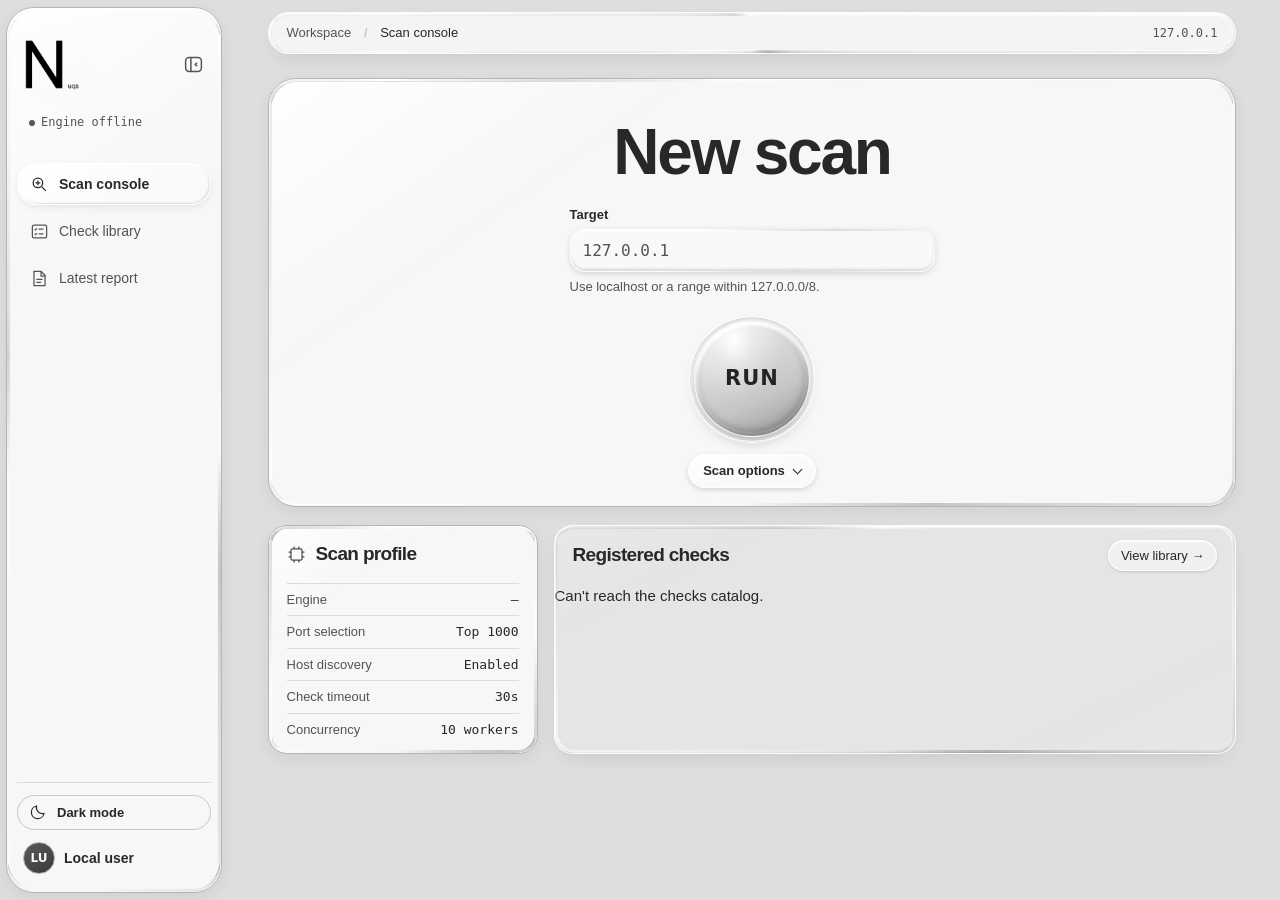
==== commit 108d0e2e: "Add a persistent theme switch and label severity inside the filter" ====
--- a/designs/index.html
+++ b/designs/index.html
@@ -13,7 +13,10 @@
 <button type="button" id="railToggle" aria-controls="workspaceNav" aria-expanded="true" aria-label="Collapse sidebar"><svg aria-hidden="true" viewBox="0 0 24 24" width="21" height="21" fill="none" stroke="currentColor" stroke-width="1.7"><rect x="3" y="4" width="18" height="16" rx="4"/><path d="M9 4v16m7-10-2 2 2 2"/></svg></button></div><span class="connection" id="connection">Connecting…</span>
 <nav id="workspaceNav" aria-label="Workspace">
 <button id="scanTab" aria-label="Scan console" title="Scan console" aria-current="page"><svg aria-hidden="true" viewBox="0 0 24 24" width="19" height="19" fill="none" stroke="currentColor" stroke-width="1.6"><circle cx="10" cy="10" r="6"/><path d="m15 15 5 5M7 10h6m-3-3v6"/></svg><span class="wideLabel">Scan console</span><span class="shortLabel">Scan</span></button><button id="checksTab" aria-label="Check library" title="Check library"><svg aria-hidden="true" viewBox="0 0 24 24" width="19" height="19" fill="none" stroke="currentColor" stroke-width="1.6"><rect x="3" y="4" width="18" height="16" rx="2"/><path d="m6 9 1 1 2-2m2 1h6m-11 6 1 1 2-2m2 1h6"/></svg><span class="wideLabel">Check library</span><span class="shortLabel">Checks</span></button>
-<button id="reportTab" aria-label="Latest report" title="Latest report"><svg aria-hidden="true" viewBox="0 0 24 24" width="19" height="19" fill="none" stroke="currentColor" stroke-width="1.6"><path d="M5 3h9l5 5v13H5zM14 3v6h5M8 13h8m-8 4h6"/></svg><span class="wideLabel">Latest report</span><span class="shortLabel">Report</span></button></nav><div class="railFoot"><button id="profileButton" type="button" aria-haspopup="dialog" aria-label="Edit local profile"><span class="avatar" aria-hidden="true" id="initials">LU</span><span id="profileName">Local user</span></button></div></aside>
+<button id="reportTab" aria-label="Latest report" title="Latest report"><svg aria-hidden="true" viewBox="0 0 24 24" width="19" height="19" fill="none" stroke="currentColor" stroke-width="1.6"><path d="M5 3h9l5 5v13H5zM14 3v6h5M8 13h8m-8 4h6"/></svg><span class="wideLabel">Latest report</span><span class="shortLabel">Report</span></button></nav><div class="railFoot">
+<button id="themeToggle" type="button" aria-label="Dark mode" aria-pressed="false">
+<svg aria-hidden="true" width="18" height="18" viewBox="0 0 24 24" fill="none" stroke="currentColor" stroke-width="1.6"><path d="M20 14a8.4 8.4 0 0 1-10-10 8.5 8.5 0 1 0 10 10Z"/></svg>
+<span>Dark mode</span></button><button id="profileButton" type="button" aria-haspopup="dialog" aria-label="Edit local profile"><span class="avatar" aria-hidden="true" id="initials">LU</span><span id="profileName">Local user</span></button></div></aside>
 <header class="top"><span>Workspace <b>/</b> <strong id="crumb">Scan console</strong></span><span class="localAddress">127.0.0.1</span></header>
 <main><section id="scanPage"><div class="workgrid"><section class="launch" aria-labelledby="launchTitle">
 <h1 id="launchTitle">New scan</h1><p id="activeTarget" hidden></p>
@@ -24,7 +27,7 @@
 <button class="primary scanOrb" type="submit">
 RUN</button>
 <details><summary>Scan options</summary><div class="options"><div class="optionFields">
-<label>Ports<input id="ports" placeholder="Top 1000 ports"></label><label>Check timeout<input id="timeout" value="30s" required></label>
+<label>Ports<input id="ports" placeholder="Top 1000 ports"></label><label>Check timeout<input id="timeout" value="30s" pattern=".*\S.*" title="Enter a positive duration such as 30s." required></label>
 <label>Concurrent checks<input id="workers" type="number" min="1" max="128" value="10" required></label></div>
 <div class="optionFlags"><label class="option"><input type="checkbox" id="skipPing">Skip host discovery <code>-Pn</code></label>
 <label class="option"><input type="checkbox" id="force">Allow over 1024 addresses <code>--force</code></label></div></div></details></fieldset></form>
@@ -33,7 +36,7 @@
 </div>
 
 <section id="results" hidden tabindex="-1"><div class="heading"><h1 id="reportHeading" tabindex="-1">Latest report</h1><button id="download">Download JSON</button></div>
-<p id="status" role="status"></p><p id="metadata"></p><div id="counts"></div><div class="toolbar"><label>Severity <select id="filter"><option value="">All severities</option></select></label>
+<p id="status" role="status"></p><p id="metadata"></p><div id="counts"></div><div class="toolbar"><select id="filter" aria-label="Filter findings by severity"><option value="">Severity: All</option></select>
 <button id="rawToggle" aria-expanded="false">Show raw JSON</button></div><pre id="raw" hidden></pre><div id="findings"></div><div id="errors"></div></section>
 <div class="referenceGrid"><aside class="profile"><div class="panelTitle"><svg aria-hidden="true" viewBox="0 0 24 24" width="19" height="19" fill="none" stroke="currentColor" stroke-width="1.6"><rect x="5" y="5" width="14" height="14" rx="2"/><path d="M9 2v3m6-3v3M9 19v3m6-3v3M2 9h3m-3 6h3m14-6h3m-3 6h3"/></svg><h2>Scan profile</h2></div><dl><div><dt>Engine</dt><dd id="runner">—</dd></div>
 <div><dt>Port selection</dt><dd id="profilePorts">Top 1000</dd></div><div><dt>Host discovery</dt><dd id="discovery">Enabled</dd></div>
--- a/designs/workbench.css
+++ b/designs/workbench.css
@@ -379,3 +379,9 @@
     }
   }
 }
+
+.railFoot {flex-direction:column;align-items:stretch}
+#themeToggle {display:flex;align-items:center;gap:10px;padding:7px 11px;background:transparent;color:var(--text);font-size:13px}
+#themeToggle[aria-pressed="true"] {background:var(--selected)}
+.compactRail #themeToggle {padding:8px 0;justify-content:center}
+.compactRail #themeToggle span {display:none}
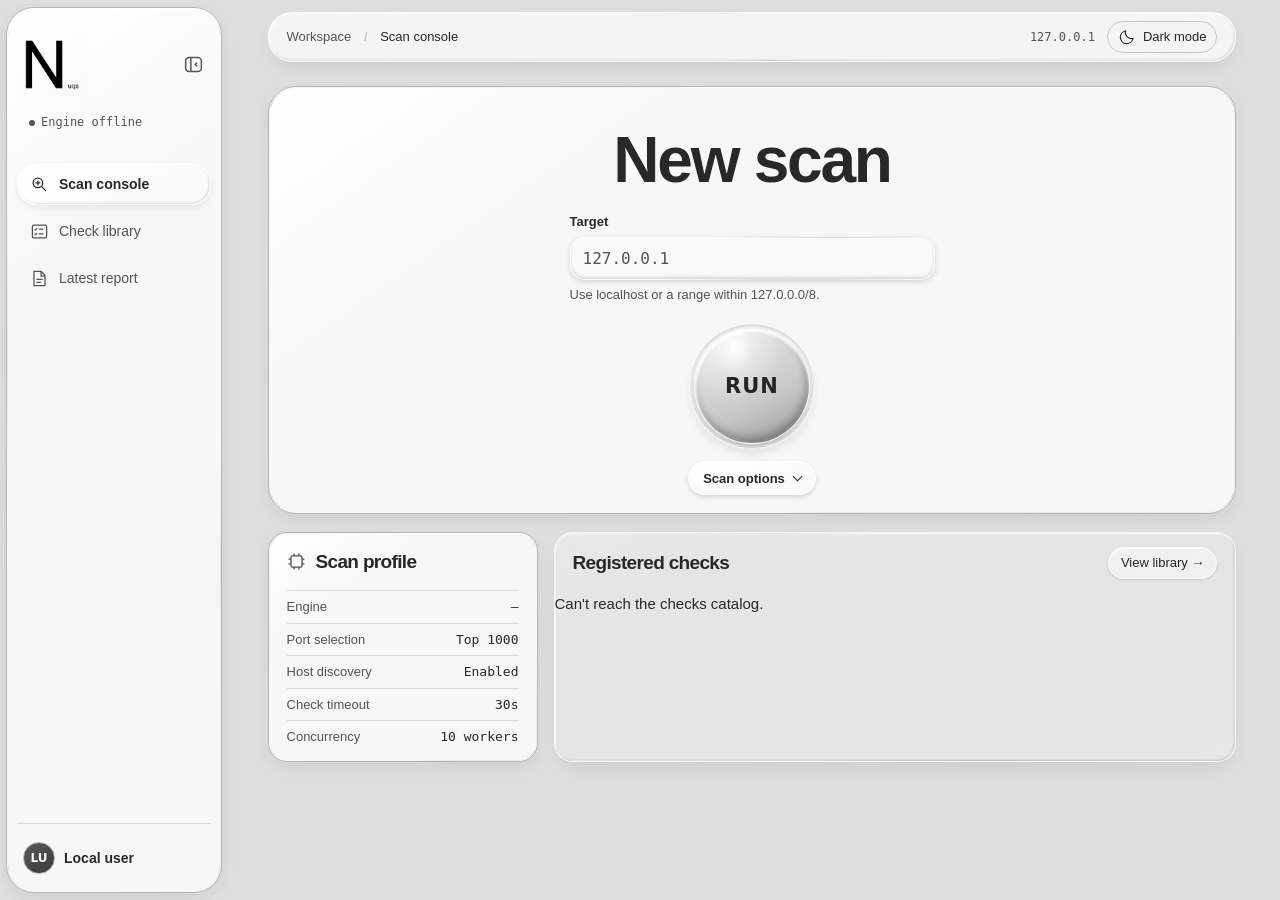
==== commit 1686fd6e: "Deepen dark mode and soften the report and workspace controls" ====
--- a/designs/index.html
+++ b/designs/index.html
@@ -14,10 +14,10 @@
 <nav id="workspaceNav" aria-label="Workspace">
 <button id="scanTab" aria-label="Scan console" title="Scan console" aria-current="page"><svg aria-hidden="true" viewBox="0 0 24 24" width="19" height="19" fill="none" stroke="currentColor" stroke-width="1.6"><circle cx="10" cy="10" r="6"/><path d="m15 15 5 5M7 10h6m-3-3v6"/></svg><span class="wideLabel">Scan console</span><span class="shortLabel">Scan</span></button><button id="checksTab" aria-label="Check library" title="Check library"><svg aria-hidden="true" viewBox="0 0 24 24" width="19" height="19" fill="none" stroke="currentColor" stroke-width="1.6"><rect x="3" y="4" width="18" height="16" rx="2"/><path d="m6 9 1 1 2-2m2 1h6m-11 6 1 1 2-2m2 1h6"/></svg><span class="wideLabel">Check library</span><span class="shortLabel">Checks</span></button>
 <button id="reportTab" aria-label="Latest report" title="Latest report"><svg aria-hidden="true" viewBox="0 0 24 24" width="19" height="19" fill="none" stroke="currentColor" stroke-width="1.6"><path d="M5 3h9l5 5v13H5zM14 3v6h5M8 13h8m-8 4h6"/></svg><span class="wideLabel">Latest report</span><span class="shortLabel">Report</span></button></nav><div class="railFoot">
-<button id="themeToggle" type="button" aria-label="Dark mode" aria-pressed="false">
+<button id="profileButton" type="button" aria-haspopup="dialog" aria-label="Edit local profile"><span class="avatar" aria-hidden="true" id="initials">LU</span><span id="profileName">Local user</span></button></div></aside>
+<header class="top"><span>Workspace <b>/</b> <strong id="crumb">Scan console</strong></span><div class="workspaceActions"><span class="localAddress">127.0.0.1</span><button id="themeToggle" type="button" aria-label="Dark mode" aria-pressed="false">
 <svg aria-hidden="true" width="18" height="18" viewBox="0 0 24 24" fill="none" stroke="currentColor" stroke-width="1.6"><path d="M20 14a8.4 8.4 0 0 1-10-10 8.5 8.5 0 1 0 10 10Z"/></svg>
-<span>Dark mode</span></button><button id="profileButton" type="button" aria-haspopup="dialog" aria-label="Edit local profile"><span class="avatar" aria-hidden="true" id="initials">LU</span><span id="profileName">Local user</span></button></div></aside>
-<header class="top"><span>Workspace <b>/</b> <strong id="crumb">Scan console</strong></span><span class="localAddress">127.0.0.1</span></header>
+<span>Dark mode</span></button></div></header>
 <main><section id="scanPage"><div class="workgrid"><section class="launch" aria-labelledby="launchTitle">
 <h1 id="launchTitle">New scan</h1><p id="activeTarget" hidden></p>
 <form id="scanForm"><fieldset id="settings">
--- a/designs/workbench.css
+++ b/designs/workbench.css
@@ -1,9 +1,9 @@
 /* Nuqs optical console: a focused launch surface and a quiet report workspace. */
 :root {
   color-scheme:dark;
-  --bg:#121212; --rail:#1d1d1d; --panel:#252525; --field:#1a1a1a;
+  --bg:#121212; --rail:#1d1d1d; --panel:#171717; --field:#1a1a1a;
   --text:#f4f4f4; --sub:#cbcbcb; --line:#525252; --rule:#3f3f3f; --accent:#cdcdcd;
-  --selected:#3b3b3b; --low:#c8c8c8; --medium:#c6c6c6; --high:#bfbfbf;
+  --selected:#262626; --low:#c8c8c8; --medium:#c6c6c6; --high:#bfbfbf;
   --sidebar:224px; --gutter:clamp(18px,3.4vw,54px);
   --mono:ui-monospace,"SFMono-Regular",Consolas,monospace;
 }
@@ -128,7 +128,7 @@
 
 /* Use the panel rim and specular edge for depth on a plain canvas. */
 :root {
-  --glass-base:#2e2e2e;
+  --glass-base:#181818;
   --glass-tint:rgba(47,47,47,.78);
   --glass-shine:rgba(231,231,231,.16);
   --glass-edge:#616161;
@@ -246,19 +246,19 @@
 
 /* Two material depths: thick navigation glass and shallow content trays. */
 :root {
-  --bg:#171717;
-  --liquid-fill:rgba(255,255,255,.065);
+  --bg:#080808;
+  --liquid-fill:rgba(255,255,255,.04);
   --liquid-control:rgba(255,255,255,.13);
-  --liquid-rim:rgba(255,255,255,.33);
-  --liquid-light:rgba(255,255,255,.54);
+  --liquid-rim:rgba(255,255,255,.17);
+  --liquid-light:rgba(255,255,255,.28);
   --liquid-shadow:rgba(0,0,0,.36);
 }
 :root.light {
   --bg:#dedede;
   --liquid-fill:rgba(255,255,255,.22);
   --liquid-control:rgba(255,255,255,.40);
-  --liquid-rim:rgba(255,255,255,.83);
-  --liquid-light:white;
+  --liquid-rim:rgba(255,255,255,.64);
+  --liquid-light:rgba(255,255,255,.72);
   --liquid-shadow:rgba(0,0,0,.14);
 }
 .rail,.workgrid,.profile,#inventory,article,dialog,.top,.toolbar {
@@ -274,7 +274,8 @@
   position:sticky;top:10px;z-index:1;margin:12px var(--gutter) 0 calc(var(--rail-width) + var(--gutter));
   min-height:42px;padding:8px 18px;border-radius:24px;
 }
-.toolbar {margin:10px 0;padding:8px 12px;border-radius:17px}
+.toolbar {margin:12px 0;padding:6px;gap:6px;border-radius:999px;width:fit-content;max-width:100%;justify-content:flex-start}
+@media(max-width:480px){.toolbar {border-radius:24px}}
 .options,.light .options {background:linear-gradient(145deg,var(--glass-shine),transparent 50%),var(--selected);
   border-color:var(--liquid-rim);border-radius:17px;box-shadow:inset 0 1px 1px var(--liquid-light),0 2px 8px var(--liquid-shadow)}
 .launch summary,.toolbar button,.toolbar select,.copy,#download,#stop,.dialogActions button {
@@ -295,7 +296,7 @@
 #workspaceNav [aria-current] {color:var(--text);font-weight:650;background:transparent}
 .scanOrb {
   border-color:#fffc;box-shadow:inset 1px 3px 3px #fff,inset -2px -5px 8px #39393970,
-    inset 0 0 0 4px #ffffff48,0 6px 14px -3px #0005;
+    inset 0 0 0 2px #ffffff28,0 6px 14px -3px #0005;
 }
 .scanOrb::after {border-color:var(--liquid-rim);box-shadow:0 1px 2px var(--liquid-light),inset 0 2px 3px #0002}
 .scanOrb:disabled::after {border-top-color:var(--text)}
@@ -316,8 +317,8 @@
 @supports (mask-composite:exclude){
   @media(prefers-reduced-motion:no-preference) and (prefers-contrast:no-preference) and (prefers-reduced-transparency:no-preference){
     :is(.rail,.workgrid,.top,.toolbar)::after {
-      content:"";position:absolute;inset:0;pointer-events:none;border-radius:inherit;padding:2px;
-      background:radial-gradient(180px circle at var(--reflection-x,12%) var(--reflection-y,0%),#fffffff0,transparent);
+      content:"";position:absolute;inset:0;pointer-events:none;border-radius:inherit;padding:1px;
+      background:radial-gradient(180px circle at var(--reflection-x,12%) var(--reflection-y,0%),#ffffff84,transparent);
       mask:linear-gradient(#000 0 0) content-box,linear-gradient(#000 0 0);mask-composite:exclude;
     }
   }
@@ -327,8 +328,8 @@
 .profile,#inventory,article,.options {position:relative}
 @supports (mask-composite:exclude) {
   :is(.rail,.top,.workgrid,.profile,#inventory,article,dialog,.toolbar,.options)::before {
-    content:"";position:absolute;inset:0;pointer-events:none;border-radius:inherit;padding:3px;
-    background:conic-gradient(from 28deg,transparent 7%,#fff8 17%,#0003 31%,transparent 43%,#fff9 62%,#0002 79%,#fff8 90%,transparent);
+    content:"";position:absolute;inset:0;pointer-events:none;border-radius:inherit;padding:1px;
+    background:conic-gradient(from 28deg,transparent 7%,#fff5 17%,#0001 31%,transparent 43%,#fff6 62%,#0001 79%,#fff5 90%,transparent);
     mask:linear-gradient(#000 0 0) content-box,linear-gradient(#000 0 0);mask-composite:exclude;
     -webkit-backdrop-filter:contrast(1.12);backdrop-filter:contrast(1.12);
   }
@@ -372,7 +373,7 @@
   }
   @supports(mask-composite:exclude){
     .targetLens::before {
-      content:"";position:absolute;inset:0;border-radius:inherit;padding:1.5px;pointer-events:none;
+      content:"";position:absolute;inset:0;border-radius:inherit;padding:1px;pointer-events:none;
       background:linear-gradient(135deg,#ffffffb0,transparent 33%,#0002 65%,#ffffff8c);
       mask:linear-gradient(#000 0 0) content-box,linear-gradient(#000 0 0);mask-composite:exclude;
       backdrop-filter:url("#liquid-rim") contrast(1.08);
@@ -380,8 +381,13 @@
   }
 }
 
-.railFoot {flex-direction:column;align-items:stretch}
-#themeToggle {display:flex;align-items:center;gap:10px;padding:7px 11px;background:transparent;color:var(--text);font-size:13px}
+.workspaceActions {display:flex;align-items:center;gap:12px}
+#themeToggle {display:inline-flex;align-items:center;justify-content:center;gap:7px;padding:5px 10px;border-radius:999px;background:transparent;color:var(--text);font-size:13px}
 #themeToggle[aria-pressed="true"] {background:var(--selected)}
-.compactRail #themeToggle {padding:8px 0;justify-content:center}
-.compactRail #themeToggle span {display:none}
+@media(max-width:740px){
+  .top {position:relative;top:auto;display:flex;gap:6px;margin:8px 9px 0 calc(var(--compact-width) + 9px);padding:4px 6px 4px 12px}
+  .top>span {font-size:0}
+  .top strong {font-size:13px}
+  .top b,.workspaceActions .localAddress,#themeToggle span {display:none}
+  #themeToggle {width:36px;height:36px;padding:0}
+}
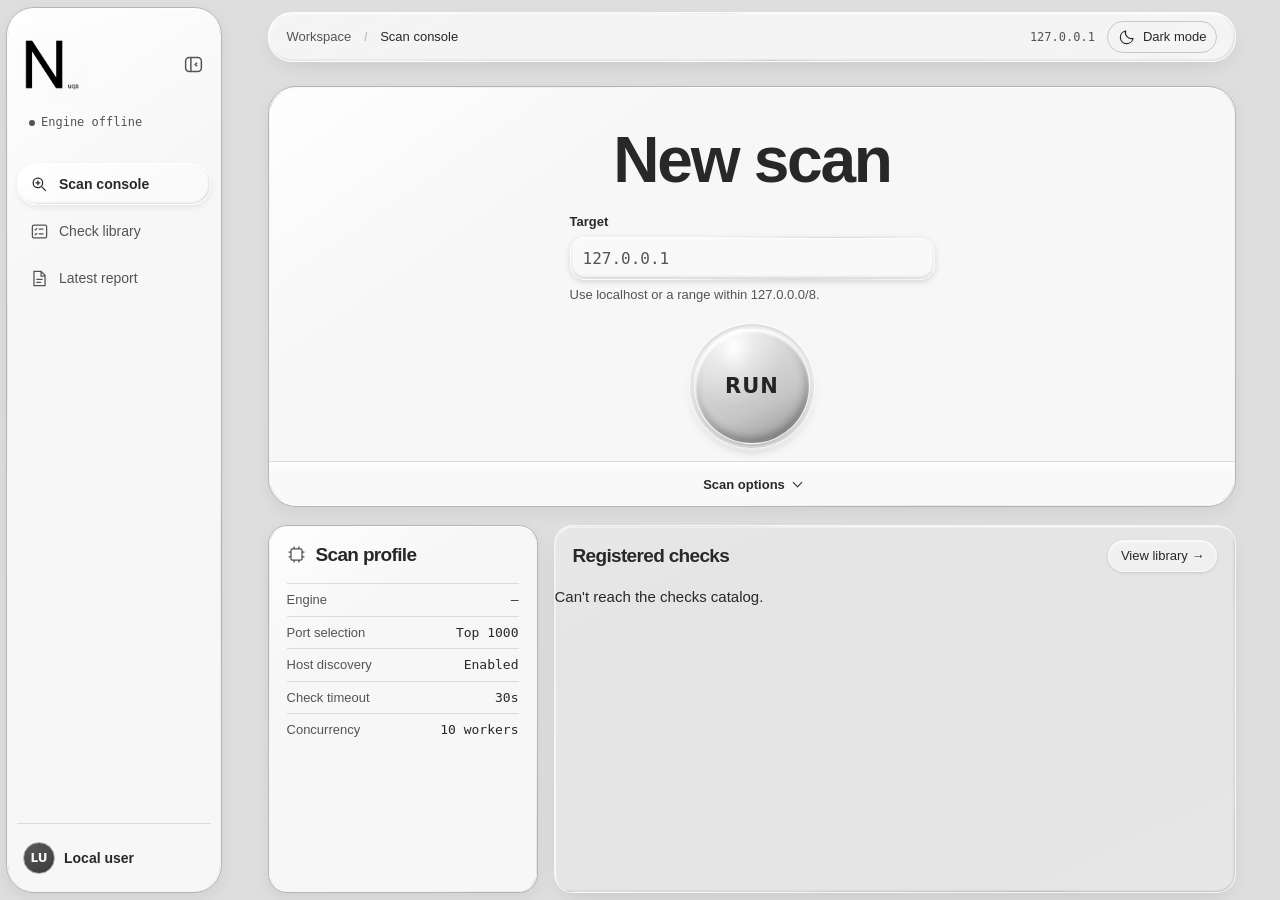
==== commit c35d0c00: "Dock scan options to the card and center the launch controls" ====
--- a/designs/index.html
+++ b/designs/index.html
@@ -21,11 +21,11 @@
 <main><section id="scanPage"><div class="workgrid"><section class="launch" aria-labelledby="launchTitle">
 <h1 id="launchTitle">New scan</h1><p id="activeTarget" hidden></p>
 <form id="scanForm"><fieldset id="settings">
-<div class="targetEntry"><label for="target">Target</label>
+<div class="scanStage"><div class="targetEntry"><label for="target">Target</label>
 <div class="targetLens"><input id="target" required placeholder="127.0.0.1" aria-describedby="scope"></div>
 <small id="scope">Use localhost or a range within 127.0.0.0/8.</small></div>
 <button class="primary scanOrb" type="submit">
-RUN</button>
+RUN</button></div>
 <details><summary>Scan options</summary><div class="options"><div class="optionFields">
 <label>Ports<input id="ports" placeholder="Top 1000 ports"></label><label>Check timeout<input id="timeout" value="30s" pattern=".*\S.*" title="Enter a positive duration such as 30s." required></label>
 <label>Concurrent checks<input id="workers" type="number" min="1" max="128" value="10" required></label></div>
--- a/designs/workbench.css
+++ b/designs/workbench.css
@@ -4,7 +4,7 @@
   --bg:#121212; --rail:#1d1d1d; --panel:#171717; --field:#1a1a1a;
   --text:#f4f4f4; --sub:#cbcbcb; --line:#525252; --rule:#3f3f3f; --accent:#cdcdcd;
   --selected:#262626; --low:#c8c8c8; --medium:#c6c6c6; --high:#bfbfbf;
-  --sidebar:224px; --gutter:clamp(18px,3.4vw,54px);
+  --rail-inset:7px; --sidebar:224px; --gutter:clamp(18px,3.4vw,54px);
   --mono:ui-monospace,"SFMono-Regular",Consolas,monospace;
 }
 :root.light {
@@ -189,7 +189,7 @@
 :root {--rail-width:var(--sidebar);--compact-width:68px}
 :root.compactRail {--rail-width:var(--compact-width)}
 main,.top {margin-left:var(--rail-width)}
-.rail {inset:7px auto 7px 6px;width:calc(var(--rail-width) - 8px);padding:20px 10px 12px;
+.rail {inset:var(--rail-inset) auto var(--rail-inset) 6px;width:calc(var(--rail-width) - 8px);padding:20px 10px 12px;
   overflow-x:hidden;overflow-y:auto;display:flex;flex-direction:column;border-radius:20px;
   background-color:var(--glass-base);
   background-image:linear-gradient(112deg,#f5f5f528 0%,transparent 22%,#a9a9a918 80%,#eaeaea30);
@@ -213,9 +213,9 @@
 .compactRail .connection::before {margin:0}
 .compactRail #railToggle svg {transform:scaleX(-1)}
 @media(max-width:740px){
-  :root {--sidebar:210px;--compact-width:54px}
+  :root {--rail-inset:4px;--sidebar:210px;--compact-width:54px}
   main {margin-left:var(--compact-width);padding-inline:9px}
-  .rail {left:3px;top:4px;bottom:4px;width:calc(var(--rail-width) - 4px);padding-top:12px}
+  .rail {left:3px;width:calc(var(--rail-width) - 4px);padding-top:12px}
   .compactRail .rail {padding-inline:4px}
   .connection {margin:10px 6px 18px}
   .compactRail .railFoot {padding-inline:0}
@@ -391,3 +391,37 @@
   .top b,.workspaceActions .localAddress,#themeToggle span {display:none}
   #themeToggle {width:36px;height:36px;padding:0}
 }
+
+/* Share available viewport height between the scan card and its references. */
+body:has(#scanPage:not([hidden],.reportOnly)) {
+  min-height:100dvh;display:flex;flex-direction:column;
+}
+main:has(> #scanPage:not([hidden],.reportOnly)) {
+  flex:1;display:grid;grid-template-columns:minmax(0,1fr);padding-bottom:var(--rail-inset);
+}
+#scanPage:not([hidden],.reportOnly) {
+  width:100%;display:flex;flex-direction:column;
+}
+#scanPage .referenceGrid {flex:1}
+#scanPage:has(.launch details[open]) .referenceGrid {display:none}
+#scanPage:has(.launch details[open]) .workgrid,
+#scanPage.running .workgrid {flex:1}
+
+/* The disclosure spans the launch card; settings keep their own inset surface. */
+#scanPage:not(.running) .workgrid {display:flex;flex-direction:column}
+#scanPage.reportOnly .workgrid {display:none}
+#scanPage:not(.running) .launch {display:flex;flex-direction:column;flex:1;padding-inline:0;padding-bottom:0}
+#scanPage:not(.running) :is(#scanForm,#settings) {display:flex;flex-direction:column;flex:1}
+.scanStage {min-width:0;padding-inline:var(--launch-inset)}
+#scanPage:not(.running) .scanStage {flex:1;display:flex;flex-direction:column;align-items:center;justify-content:center}
+.scanStage .targetEntry {margin:0 auto}
+.launch details {
+  border-top:1px solid var(--rule);
+  background:linear-gradient(180deg,var(--glass-shine),transparent 12px),var(--liquid-fill)
+}
+.launch details summary {
+  width:100%;min-height:44px;justify-content:center;margin:0;
+  border:0;border-radius:0;background:transparent;box-shadow:none
+}
+.launch details summary:focus-visible {outline-offset:-4px}
+.launch details[open] .options {margin:0 var(--launch-inset) var(--launch-inset)}
